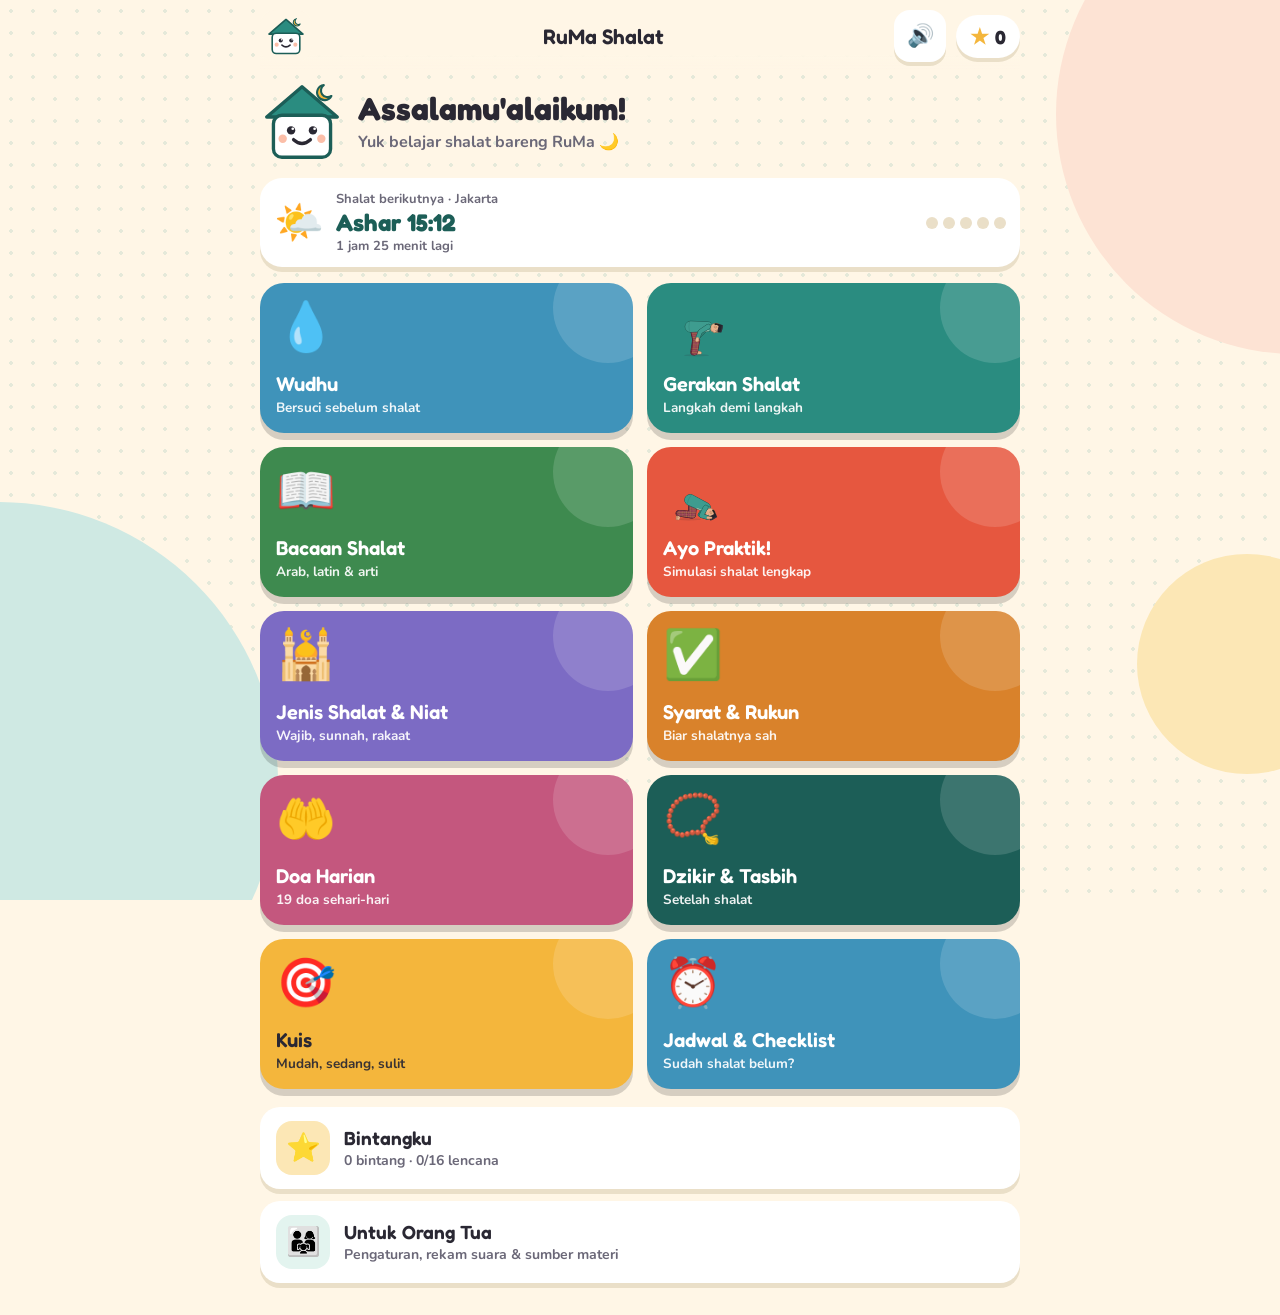
==== public/index.html @ e808a694 "Buat aplikasi RuMa Shalat: panduan shalat lengkap untuk anak Web app (PWA) untuk anak 4-12 tahun ber" ====
<!DOCTYPE html>
<html lang="id">
<head>
<meta charset="utf-8">
<meta name="viewport" content="width=device-width, initial-scale=1, viewport-fit=cover">
<title>RuMa Shalat</title>
<meta name="description" content="Panduan shalat lengkap untuk anak 4–12 tahun: wudhu, gerakan, bacaan, niat, jenis shalat, kuis, dan jadwal shalat. Dari RuMa Digital.">
<meta name="theme-color" content="#2A8C80">
<link rel="manifest" href="manifest.webmanifest">
<link rel="icon" href="icons/icon.svg" type="image/svg+xml">
<link rel="apple-touch-icon" href="icons/icon-192.png">
<meta name="apple-mobile-web-app-capable" content="yes">
<meta name="apple-mobile-web-app-title" content="RuMa Shalat">
<link rel="preconnect" href="https://fonts.googleapis.com">
<link rel="preconnect" href="https://fonts.gstatic.com" crossorigin>
<link rel="stylesheet" href="https://fonts.googleapis.com/css2?family=Fredoka:wght@500;600;700&family=Nunito:wght@600;700;800&family=Noto+Naskh+Arabic:wght@500;700&display=swap">
<link rel="stylesheet" href="css/app.css">
</head>
<body data-route="home">
<div class="bgdeco" aria-hidden="true"><i class="b1"></i><i class="b2"></i><i class="b3"></i></div>
<div id="app">
  <header class="top">
    <img id="logo" class="logo" src="icons/icon.svg" alt="RuMa Shalat" width="52" height="52">
    <button class="iconbtn" id="back" aria-label="Kembali" hidden>⬅</button>
    <h2 id="title">RuMa Shalat</h2>
    <button class="iconbtn" id="mute" aria-label="Suara">🔊</button>
    <button class="stars" aria-label="Bintangku"><span class="s">★</span><span id="starCount">0</span></button>
  </header>
  <main id="view"></main>
</div>
<div class="confetti" id="confetti"></div>
<noscript><p style="padding:20px">RuMa Shalat membutuhkan JavaScript.</p></noscript>
<script type="module" src="js/app.js"></script>
</body>
</html>
---- public/css/app.css ----
/* RuMa Shalat — gaya mengikuti keluarga aplikasi RuMa Digital */
:root{
  --bg:#FFF6E6; --paper:#FFFFFF; --ink:#2A2833; --muted:#6B6878; --line:#EADFC8;
  --teal:#2A8C80; --teal-d:#1C5E57; --teal-l:#E3F4EF; --mustard:#F4B63C; --mustard-d:#C98D1C; --coral:#E6573F;
  --sky:#3F93BA; --good:#3BA55C; --purple:#7C6BC4; --pink:#C4577E;
  color-scheme:light;
}
*{box-sizing:border-box}
html,body{min-height:100%}
body{background:var(--bg);color:var(--ink);font-family:Nunito,"Segoe UI",system-ui,sans-serif;font-weight:700;margin:0;padding-inline:16px;
  -webkit-tap-highlight-color:transparent;overflow-x:hidden}
button,select,input{font:inherit;color:inherit}
button{cursor:pointer;touch-action:manipulation;border:0;background:none}
button:disabled{cursor:default;opacity:.35}
:focus-visible{outline:4px solid var(--teal);outline-offset:3px}
[hidden]{display:none!important}
h1,h2,h3{font-family:Fredoka,Nunito,system-ui,sans-serif;font-weight:600;margin:0}
p{margin:0}
.ar{font-family:"Noto Naskh Arabic","Geeza Pro","Traditional Arabic",serif;font-weight:700}
.center{text-align:center;justify-content:center}

/* latar */
.bgdeco{position:fixed;inset:0;z-index:0;pointer-events:none;overflow:hidden;
  background-image:radial-gradient(rgba(42,140,128,.12) 1.6px,transparent 2px);background-size:22px 22px}
.bgdeco i{position:absolute;border-radius:50%}
.bgdeco .b1{width:min(80vw,560px);height:min(80vw,560px);left:-22vw;bottom:-18vh;background:#CFE9E3}
.bgdeco .b2{width:min(70vw,480px);height:min(70vw,480px);right:-20vw;top:-14vh;background:#FDE3D4}
.bgdeco .b3{width:min(34vw,220px);height:min(34vw,220px);right:-6vw;bottom:14vh;background:#FCE7B5}

#app{max-width:760px;margin:0 auto;position:relative;z-index:1;min-height:100vh;display:flex;flex-direction:column}
main{flex:1;padding-block:6px calc(32px + env(safe-area-inset-bottom))}

/* header */
.top{display:flex;align-items:center;gap:10px;padding-block:calc(10px + env(safe-area-inset-top)) 8px;position:sticky;top:0;z-index:4;
  background:linear-gradient(var(--bg) 78%,rgba(255,246,230,0))}
.top h2{flex:1;font-size:21px;text-align:center;white-space:nowrap;overflow:hidden;text-overflow:ellipsis}
.logo{width:52px;height:52px;flex:none;border-radius:16px}
.iconbtn{width:52px;height:52px;flex:none;border-radius:16px;background:var(--paper);box-shadow:0 4px 0 var(--line);font-size:22px;display:grid;place-items:center}
.iconbtn:active{transform:translateY(3px);box-shadow:0 1px 0 var(--line)}
.stars{flex:none;display:flex;align-items:center;gap:6px;background:var(--paper);border-radius:999px;padding:9px 14px;box-shadow:0 4px 0 var(--line);
  font-family:Fredoka,sans-serif;font-weight:700;font-size:19px;font-variant-numeric:tabular-nums}
.stars .s{color:var(--mustard);font-size:21px}
.stars.bump{animation:pop .45s}

/* tombol umum */
.pill{border-radius:14px;padding:11px 16px;font-family:Fredoka,sans-serif;font-weight:600;font-size:16px;color:#fff;box-shadow:0 4px 0 rgba(0,0,0,.18)}
.pill:active,.bigbtn:active,.say:active{transform:translateY(3px);box-shadow:0 1px 0 rgba(0,0,0,.18)}
.bigbtn{display:block;width:100%;margin-top:16px;border-radius:20px;padding:16px;background:var(--teal);color:#fff;font-family:Fredoka,sans-serif;font-weight:600;font-size:20px;box-shadow:0 5px 0 var(--teal-d)}
.bigbtn.soft{background:var(--paper);color:var(--teal-d);box-shadow:0 5px 0 var(--line)}
.bigbtn.danger{background:#FBE1DC;color:#B23E2A;box-shadow:0 5px 0 #F0B7AC;font-size:16px}
.round{width:56px;height:56px;border-radius:50%;background:var(--paper);box-shadow:0 4px 0 var(--line);font-size:22px;display:grid;place-items:center;flex:none}
.round.go{background:var(--teal);color:#fff;box-shadow:0 4px 0 var(--teal-d)}
.round.big{width:72px;height:72px;font-size:30px;background:var(--coral);color:#fff;box-shadow:0 5px 0 #A93D2B}
.round.big.on{background:var(--mustard);color:var(--ink);box-shadow:0 5px 0 var(--mustard-d)}
.round:active{transform:translateY(3px);box-shadow:0 1px 0 var(--line)}
.row{display:flex;gap:12px;justify-content:center;flex-wrap:wrap;margin-top:14px}
.badge{display:inline-flex;align-items:center;gap:4px;border-radius:999px;padding:4px 10px;font-size:13px;font-weight:800;background:var(--mustard);color:var(--ink);white-space:nowrap}
.badge.soft{background:var(--teal-l);color:var(--teal-d)}
.badge.red{background:#FBE1DC;color:#B23E2A}
.badge.big{font-size:15px;padding:6px 12px;background:var(--coral);color:#fff}

/* beranda */
.hello{display:flex;align-items:center;gap:14px;margin-block:4px 14px}
.hello svg{width:84px;height:84px;flex:none}
.hello h1{font-weight:700;font-size:clamp(23px,6vw,32px);line-height:1.12;text-wrap:balance}
.hello p{color:var(--muted);font-size:16px;margin-top:4px}
.nextcard{width:100%;display:flex;align-items:center;gap:12px;background:var(--paper);border-radius:22px;padding:12px 14px;box-shadow:0 5px 0 var(--line);text-align:left;margin-bottom:16px}
.nx-ic{font-size:40px;flex:none}
.nx-tx{flex:1;display:flex;flex-direction:column}
.nx-tx small{color:var(--muted);font-size:13px}
.nx-tx b{font-family:Fredoka,sans-serif;font-size:24px;font-weight:700;color:var(--teal-d);font-variant-numeric:tabular-nums}
.nx-dots{display:flex;gap:5px}
.nx-dots i{width:12px;height:12px;border-radius:50%;background:var(--line)}
.nx-dots i.on{background:var(--good)}
.mods{display:grid;grid-template-columns:repeat(2,1fr);gap:14px}
.mod{border-radius:24px;padding:16px;min-height:150px;text-align:left;display:flex;flex-direction:column;justify-content:space-between;gap:8px;
  box-shadow:0 7px 0 rgba(0,0,0,.16);position:relative;overflow:hidden}
.mod:active{transform:translateY(5px);box-shadow:0 2px 0 rgba(0,0,0,.16)}
.mod .glyph{font-size:48px;line-height:1;height:56px;display:flex;align-items:center}
.mod b{display:block;font-family:Fredoka,sans-serif;font-weight:600;font-size:20px;line-height:1.15}
.mod small{display:block;font-size:13.5px;opacity:.92;margin-top:2px}
.mod::after{content:"";position:absolute;right:-30px;top:-30px;width:110px;height:110px;border-radius:50%;background:rgba(255,255,255,.14)}
.fig.mini{width:76px;height:64px}
.homefoot{display:grid;gap:12px;margin-top:18px}
.modes{display:grid;gap:12px}
.modebtn{width:100%;background:var(--paper);border-radius:20px;padding:14px 16px;display:flex;align-items:center;gap:14px;box-shadow:0 5px 0 var(--line);text-align:left}
.modebtn:active{transform:translateY(4px);box-shadow:0 1px 0 var(--line)}
.modebtn .ic{width:54px;height:54px;border-radius:16px;display:grid;place-items:center;font-size:28px;flex:none}
.modebtn>span:nth-child(2){flex:1}
.modebtn b{font-family:Fredoka,sans-serif;font-weight:600;font-size:19px;display:block}
.modebtn small{color:var(--muted);font-size:14px}
.best{display:flex;gap:2px;font-size:20px;color:var(--line)}
.best i{font-style:normal}.best i.on{color:var(--mustard)}
.best.num{font-family:Fredoka,sans-serif;font-weight:700;color:var(--purple);font-size:24px}

/* banner, tab, seksi */
.banner{border-radius:24px;padding:16px 18px;display:flex;align-items:center;gap:14px;margin-bottom:14px;box-shadow:0 6px 0 rgba(0,0,0,.14)}
.banner .glyph{font-size:52px;line-height:1;width:76px;flex:none;display:grid;place-items:center}
.banner b{font-family:Fredoka,sans-serif;font-weight:700;font-size:24px;display:block;line-height:1.15}
.banner span{opacity:.92}
.tabs{display:flex;flex-wrap:wrap;gap:8px;padding:2px 2px 8px;margin-bottom:8px}
.tabs::-webkit-scrollbar{display:none}
.tabs button{flex:none;border-radius:14px;padding:10px 15px;font-family:Fredoka,sans-serif;font-weight:600;font-size:16px;background:var(--paper);box-shadow:0 4px 0 var(--line)}
.tabs button[aria-selected=true]{background:var(--teal);color:#fff;box-shadow:0 4px 0 var(--teal-d)}
.seg{display:flex;gap:8px;justify-content:center;margin-bottom:12px}
.seg button{border-radius:14px;padding:10px 16px;font-family:Fredoka,sans-serif;font-weight:600;font-size:16px;background:var(--paper);box-shadow:0 4px 0 var(--line)}
.seg button[aria-pressed=true]{background:var(--pink);color:#fff;box-shadow:0 4px 0 #97405F}
.sec{font-size:20px;margin:22px 2px 10px}
.lead{font-size:16.5px;margin:6px 2px 12px;line-height:1.5}
.hint{color:var(--muted);font-size:14px;line-height:1.5;margin:6px 2px}
.note{background:#FFF3D6;border-radius:14px;padding:10px 12px;font-size:14.5px;line-height:1.5;margin-top:10px;color:#6B4E10}
.items{list-style:none;margin:0;padding:0;display:grid;gap:10px;counter-reset:n}
.items li{background:var(--paper);border-radius:18px;padding:12px 14px;display:flex;gap:12px;align-items:center;box-shadow:0 4px 0 var(--line);counter-increment:n;position:relative}
.items:not(.plain) li::before{content:counter(n);position:absolute;left:-6px;top:-6px;width:24px;height:24px;border-radius:50%;background:var(--teal);color:#fff;font-size:13px;display:grid;place-items:center;font-family:Fredoka,sans-serif}
.items .ic{font-size:30px;width:42px;text-align:center;flex:none}
.items b{display:block;font-size:16.5px;line-height:1.3}
.items small{display:block;color:var(--muted);font-size:14px;line-height:1.45;margin-top:2px}
.bullets{margin:4px 0 0;padding-left:22px;line-height:1.7}
.stage{background:var(--paper);border-radius:26px;padding:18px;box-shadow:0 6px 0 var(--line);margin-bottom:14px;position:relative}
.stage.text{line-height:1.6}
.stage.text p+p{margin-top:8px}
.stage h3{font-size:22px;margin-bottom:6px}

/* kartu bacaan */
.rd{background:var(--paper);border-radius:22px;padding:14px 16px 16px;box-shadow:0 5px 0 var(--line);margin-bottom:14px;transition:box-shadow .2s}
.rd header{display:flex;align-items:center;justify-content:space-between;gap:8px;flex-wrap:wrap}
.rd header b{font-family:Fredoka,sans-serif;font-weight:600;font-size:18px;color:var(--teal-d)}
.rd .ar{font-size:clamp(24px,6.6vw,32px);line-height:2.05;margin:8px 0 4px;color:var(--ink);text-align:right}
.rd .lat{font-style:italic;font-weight:800;font-size:16px;line-height:1.5;color:var(--teal-d);margin-bottom:6px}
.rd .arti{color:var(--muted);font-size:15px;line-height:1.55}
.rd .acts{display:flex;gap:8px;flex-wrap:wrap;margin-top:12px}
.say{border-radius:999px;padding:10px 16px;background:var(--teal);color:#fff;font-family:Fredoka,sans-serif;font-weight:600;font-size:16px;box-shadow:0 4px 0 var(--teal-d)}
.say.alt{background:var(--mustard);color:var(--ink);box-shadow:0 4px 0 var(--mustard-d)}
.say.on{background:var(--coral);color:#fff;box-shadow:0 4px 0 #A93D2B}
.rd.compact .ar{font-size:clamp(22px,6vw,28px)}
.rd.live{box-shadow:0 5px 0 var(--line),0 0 0 4px var(--mustard)}
.ayat{list-style:none;margin:6px 0 0;padding:0}
.ayat li{border-radius:14px;padding:4px 8px;margin-inline:-8px;transition:background .25s}
.ayat li+li{border-top:2px dashed var(--line)}
.ayat li.now{background:#FFF3D6}
.ayn{display:inline-grid;place-items:center;min-width:1.5em;height:1.5em;border-radius:50%;border:2px solid var(--teal);color:var(--teal-d);font-size:.62em;line-height:1;vertical-align:middle}
body.no-lat .lat[data-reveal]:not(.shown),body.no-arti .arti[data-reveal]:not(.shown){color:transparent;background:repeating-linear-gradient(90deg,var(--line) 0 10px,transparent 10px 14px);border-radius:8px;cursor:pointer;user-select:none}
.hafal{display:flex;gap:10px;flex-wrap:wrap}
.hafal label,.switch{display:flex;align-items:center;gap:8px;background:var(--paper);border-radius:14px;padding:10px 14px;box-shadow:0 4px 0 var(--line);cursor:pointer}
.switch{margin-top:14px;line-height:1.4}
input[type=checkbox]{width:22px;height:22px;accent-color:var(--teal);flex:none}
.pick{display:flex;align-items:center;gap:8px;flex-wrap:wrap;font-weight:800}
select,.form input:not([type=range]),.gate{border:2px solid var(--line);border-radius:12px;padding:9px 12px;background:var(--paper);font-weight:700;min-height:44px;max-width:100%}
.pickwrap .pick{margin:0 2px 10px}
.row2{display:grid;grid-template-columns:1fr 1fr;gap:10px}
.row2 .pick{flex-direction:column;align-items:stretch;gap:4px;font-size:14px}
details.more{background:var(--paper);border-radius:18px;box-shadow:0 4px 0 var(--line);margin-bottom:12px}
details.more>summary{padding:14px 16px;font-family:Fredoka,sans-serif;font-weight:600;font-size:17px;cursor:pointer;list-style:none;display:flex;justify-content:space-between;gap:8px}
details.more>summary::after{content:"▾";color:var(--muted)}
details.more[open]>summary::after{content:"▴"}
details.more>.rd{box-shadow:none;margin:0;padding-top:0}

/* wudhu */
.wstage{text-align:center}
.wic{font-size:96px;line-height:1.1;position:relative;display:inline-block;margin:4px 0 8px}
.drops{position:absolute;inset:0;pointer-events:none}
.drops i{position:absolute;top:0;width:12px;height:16px;background:#7FC4E5;border-radius:50% 50% 50% 50%/60% 60% 40% 40%;animation:drip 1.6s infinite ease-in;opacity:0}
.drops i:nth-child(1){left:10%}.drops i:nth-child(2){left:48%;animation-delay:.5s}.drops i:nth-child(3){left:82%;animation-delay:1s}
@keyframes drip{0%{opacity:0;transform:translateY(-10px)}20%{opacity:1}100%{opacity:0;transform:translateY(90px)}}
.tags{display:flex;gap:6px;justify-content:center;margin-bottom:8px}
.wstage p{line-height:1.55;font-size:16.5px}
.wstage .note{text-align:left}
.stepnav{display:flex;align-items:center;justify-content:space-between;gap:10px;margin:4px 0 16px}
.dots{display:flex;gap:5px;flex-wrap:wrap;justify-content:center;flex:1}
.dots i{width:10px;height:10px;border-radius:50%;background:var(--line)}
.dots i.done{background:var(--teal)}.dots i.now{background:var(--mustard);width:22px;border-radius:9px}

/* gerakan & praktik */
.figstage{padding:6px 10px 0;overflow:hidden;background:linear-gradient(#EAF6F3,#fff 70%)}
#fig{max-width:380px;margin:0 auto}
.fig{display:block;width:100%;height:auto}
.qib{position:absolute;right:12px;top:10px;font-size:13px;font-weight:800;color:var(--teal-d);background:var(--teal-l);border-radius:999px;padding:4px 10px}
.gcap{text-align:center;margin-bottom:6px}
.gcap small{color:var(--muted)}
.gcap h3{font-size:26px;margin:2px 0 6px}
.gcap p{line-height:1.55;font-size:16px}
.gcap .note{text-align:left}
.pgrid{display:grid;grid-template-columns:repeat(3,1fr);gap:10px}
.pbtn{background:var(--paper);border-radius:18px;padding:12px 6px;box-shadow:0 4px 0 var(--line);display:flex;flex-direction:column;align-items:center;gap:2px}
.pbtn span{font-size:32px}.pbtn b{font-family:Fredoka,sans-serif;font-weight:600;font-size:16px;text-align:center;line-height:1.15}
.pbtn small{color:var(--muted);font-size:12.5px}
.pbtn[aria-pressed=true]{background:var(--coral);color:#fff;box-shadow:0 4px 0 #A93D2B}
.pbtn[aria-pressed=true] small{color:#fff}
.ptop{display:flex;align-items:center;gap:10px;margin-bottom:10px}
.pbar{flex:1;height:10px;border-radius:9px;background:var(--line);overflow:hidden}
.pbar i{display:block;height:100%;width:0;background:var(--teal);border-radius:9px;transition:width .4s}
.pcount{font-size:13px;color:var(--muted);font-variant-numeric:tabular-nums}
.pcap{text-align:center;margin:4px 0 8px}
.pcap h3{font-size:24px}
.pctl{display:flex;justify-content:center;align-items:center;gap:18px;margin-bottom:14px}

/* jenis shalat */
.sum17{display:flex;align-items:center;justify-content:center;gap:4px;flex-wrap:wrap;background:var(--paper);border-radius:20px;padding:12px;box-shadow:0 5px 0 var(--line);margin-bottom:14px}
.sum17 span{display:flex;flex-direction:column;align-items:center;min-width:48px}
.sum17 i{font-style:normal;font-size:22px}.sum17 b{font-family:Fredoka,sans-serif;font-size:24px;color:var(--teal-d);line-height:1}.sum17 small{font-size:11.5px;color:var(--muted)}
.sum17 em{font-style:normal;font-family:Fredoka,sans-serif;font-size:20px;color:var(--muted)}
.sum17 .tot{background:var(--teal);border-radius:14px;padding:6px 10px}.sum17 .tot b,.sum17 .tot small{color:#fff}
details.pr{background:var(--paper);border-radius:20px;box-shadow:0 5px 0 var(--line);margin-bottom:12px}
details.pr>summary{list-style:none;display:flex;align-items:center;gap:12px;padding:12px 14px;cursor:pointer}
details.pr>summary::-webkit-details-marker{display:none}
.pic{font-size:36px;flex:none}
.pt{flex:1}.pt b{font-family:Fredoka,sans-serif;font-weight:600;font-size:20px;display:block}.pt small{color:var(--muted);font-size:13px}
.rk{display:flex;flex-direction:column;align-items:center;min-width:64px;background:var(--teal-l);border-radius:14px;padding:6px 8px}
.rk b{font-family:Fredoka,sans-serif;font-size:22px;color:var(--teal-d);line-height:1}.rk small{font-size:11.5px;color:var(--teal-d)}
.rkdots{color:var(--teal);font-size:10px;letter-spacing:1px}
.prb{padding:0 14px 14px;line-height:1.55}
.prb>p{margin-top:8px}
.prb .rd{box-shadow:none;border:2px solid var(--line);margin:12px 0 0}

/* doa */
.dgrid{display:grid;grid-template-columns:repeat(auto-fill,minmax(104px,1fr));gap:10px}
.dtile{aspect-ratio:1;background:var(--paper);border-radius:20px;box-shadow:0 4px 0 var(--line);display:flex;flex-direction:column;align-items:center;justify-content:center;gap:6px;padding:6px;position:relative}
.dtile span{font-size:40px;line-height:1}.dtile small{font-family:Fredoka,sans-serif;font-weight:600;font-size:13.5px;text-align:center;line-height:1.15}
.dtile.seen::after{content:"✓";position:absolute;top:6px;right:8px;color:var(--good);font-size:14px}
.dtile:active{transform:translateY(3px);box-shadow:0 1px 0 var(--line)}
.doahead{display:flex;align-items:center;gap:12px;margin:2px 2px 12px}
.doahead span{font-size:54px}.doahead small{color:var(--muted)}.doahead h3{font-size:24px}

/* tasbih */
.tphase{display:flex;gap:6px;justify-content:center;flex-wrap:wrap;margin:6px 0 14px}
.tphase span{border-radius:999px;padding:5px 11px;font-size:13px;background:var(--paper);box-shadow:0 3px 0 var(--line)}
.tphase .now{background:var(--teal);color:#fff;box-shadow:0 3px 0 var(--teal-d)}.tphase .done{background:var(--teal-l);color:var(--teal-d)}
.tasbih{display:block;position:relative;width:min(78vw,300px);aspect-ratio:1;margin:0 auto;border-radius:50%;background:var(--paper);box-shadow:0 8px 0 var(--line)}
.tasbih:active{transform:translateY(4px) scale(.99);box-shadow:0 3px 0 var(--line)}
.tasbih svg{position:absolute;inset:6px;width:calc(100% - 12px);height:calc(100% - 12px)}
.tasbih svg circle:last-child{transition:stroke-dasharray .2s}
.tin{position:absolute;inset:0;display:flex;flex-direction:column;align-items:center;justify-content:center}
.tin .ar{font-size:clamp(26px,8vw,36px);color:var(--teal-d);line-height:1.4}
.tin b{font-family:Fredoka,sans-serif;font-size:clamp(56px,17vw,80px);line-height:1;font-variant-numeric:tabular-nums}
.tin small{color:var(--muted)}
.tlat{text-align:center;font-style:italic;font-weight:800;font-size:18px;color:var(--teal-d);margin-top:16px}

/* kuis */
.qtop{display:flex;align-items:center;gap:10px;margin-bottom:12px}
.prog{flex:1;display:flex;gap:4px}
.prog i{flex:1;height:8px;border-radius:9px;background:var(--line)}
.prog i.done{background:var(--teal)}.prog i.now{background:var(--mustard)}
.sc{font-family:Fredoka,sans-serif;font-weight:700;color:var(--good);font-variant-numeric:tabular-nums}
.timer{flex:1;height:12px;border-radius:9px;background:var(--line);overflow:hidden}
.timer i{display:block;height:100%;width:100%;background:var(--purple);transition:width 1s linear}
.ask{background:var(--paper);border-radius:26px;padding:16px;text-align:center;box-shadow:0 6px 0 var(--line);margin-bottom:14px;position:relative}
.sayq{position:absolute;right:10px;top:10px;width:42px;height:42px;border-radius:50%;background:var(--teal-l);font-size:20px}
.qtext{font-family:Fredoka,sans-serif;font-weight:600;font-size:clamp(21px,5.6vw,27px);line-height:1.25;text-wrap:balance;padding-inline:36px}
.qfig{max-width:240px;margin:0 auto 4px}
.qar{font-size:clamp(26px,7vw,34px);line-height:1.9;margin-top:8px;color:var(--teal-d);text-align:center}
.opts{display:grid;gap:12px}
.opts.list{grid-template-columns:1fr}
.opts.nums,.opts.figs{grid-template-columns:repeat(3,1fr)}
.opts.bigs{grid-template-columns:1fr}
.opt{background:var(--paper);border-radius:20px;min-height:62px;box-shadow:0 5px 0 var(--line);display:flex;align-items:center;justify-content:center;padding:12px 14px;
  font-family:Fredoka,sans-serif;font-weight:600;font-size:18px;line-height:1.25;text-align:center}
.opts.nums .opt{font-size:44px;min-height:96px;color:var(--teal-d)}
.opts.bigs .opt{font-size:21px;min-height:70px}
.opts.figs .opt{padding:6px}
.ofig{display:block;width:100%}
.opt:active{transform:translateY(4px);box-shadow:0 1px 0 var(--line)}
.opt.right{background:#DDF3E3;box-shadow:0 5px 0 #9FD6B0;animation:pop .45s}
.opt.wrong{background:#FBE1DC;box-shadow:0 5px 0 #F0B7AC;animation:shake .4s}
.opt.reveal{outline:4px solid var(--good);outline-offset:-4px}
.slots{list-style:none;margin:0 0 12px;padding:0;display:grid;gap:8px}
.slots li{display:flex;align-items:center;gap:10px;border:3px dashed var(--line);border-radius:16px;padding:8px 12px;min-height:52px;background:rgba(255,255,255,.6)}
.slots li i{font-style:normal;width:28px;height:28px;border-radius:50%;background:var(--line);display:grid;place-items:center;font-family:Fredoka,sans-serif;flex:none}
.slots li.full{border-style:solid;border-color:var(--teal);background:var(--paper)}
.slots li.right{border-color:var(--good);background:#DDF3E3}.slots li.wrong{border-color:var(--coral);background:#FBE1DC}
.chips{display:flex;flex-wrap:wrap;gap:10px;justify-content:center}
.chip{background:var(--paper);border-radius:14px;padding:12px 14px;box-shadow:0 4px 0 var(--line);font-family:Fredoka,sans-serif;font-weight:600;font-size:16.5px}
.chip:disabled{opacity:.25}
.fb{border-radius:20px;padding:14px 16px;margin-top:14px;line-height:1.5;animation:pop .35s}
.fb.ok{background:#DDF3E3;color:#23703B}.fb.no{background:#FFF3D6;color:#6B4E10}
.fb>b{font-family:Fredoka,sans-serif;font-size:21px}
.fb p{margin-top:4px}
.fb .bigbtn{margin-top:12px}
.end{background:var(--paper);border-radius:28px;padding:24px 18px;text-align:center;box-shadow:0 6px 0 var(--line)}
.end .got{font-size:58px;letter-spacing:6px}
.end .got .off{filter:grayscale(1);opacity:.3}
.end h3{font-weight:700;font-size:30px;margin:8px 0 6px}
.end>p{color:var(--muted);font-size:17px;line-height:1.5}
.end .note{text-align:left}
.endfig{max-width:240px;margin:0 auto}

/* jadwal */
.loc{display:flex;gap:10px;align-items:center;justify-content:space-between;flex-wrap:wrap}
.loc select{flex:1}
.nextbig{display:flex;align-items:center;gap:14px;background:var(--teal);color:#fff;border-radius:24px;padding:16px 18px;box-shadow:0 6px 0 var(--teal-d);margin:10px 0 14px}
.nb-ic{font-size:52px}
.nextbig b{display:block;font-family:Fredoka,sans-serif;font-size:40px;line-height:1.05;font-variant-numeric:tabular-nums}
.nextbig small{opacity:.9}
.times{display:grid;grid-template-columns:repeat(4,1fr);gap:8px;align-items:start}
.tm{background:var(--paper);border-radius:16px;padding:10px 4px;text-align:center;box-shadow:0 4px 0 var(--line);display:flex;flex-direction:column;align-items:center}
.tm span{font-size:22px;line-height:28px;height:28px;display:block}.tm small{font-size:12.5px;color:var(--muted)}
.tm b{font-family:Fredoka,sans-serif;font-size:19px;font-variant-numeric:tabular-nums}
.tm.minor b{color:var(--muted);font-size:16px}
.tm.past{opacity:.6}
.tm.next{background:#FFF3D6;box-shadow:0 4px 0 var(--mustard);opacity:1}
.check{display:grid;grid-template-columns:repeat(5,1fr);gap:8px}
.ck{background:var(--paper);border-radius:18px;padding:12px 2px;box-shadow:0 4px 0 var(--line);display:flex;flex-direction:column;align-items:center;gap:2px}
.ck span{font-size:28px;line-height:34px;height:34px;display:block}.ck b{font-family:Fredoka,sans-serif;font-weight:600;font-size:14px}.ck small{font-size:11.5px;color:var(--muted)}
.ck.on{background:#DDF3E3;box-shadow:0 4px 0 #9FD6B0}.ck.on small{color:#23703B}
.ck:active{transform:translateY(3px);box-shadow:0 1px 0 var(--line)}
.week{background:var(--paper);border-radius:20px;padding:12px 14px;box-shadow:0 5px 0 var(--line)}
.wk{display:grid;grid-template-columns:60px repeat(5,1fr);align-items:center;gap:6px;padding:4px 0}
.wk span{font-size:14px;color:var(--muted)}.wk.today span{color:var(--ink)}
.wk small{text-align:center}
.wk i{justify-self:center;width:20px;height:20px;border-radius:50%;background:var(--line)}
.wk i.on{background:var(--good)}
.streak{margin-top:8px;text-align:center}
.qibla{display:flex;gap:16px;align-items:center;background:var(--paper);border-radius:20px;padding:14px;box-shadow:0 5px 0 var(--line);line-height:1.5}
.compass{position:relative;width:120px;height:120px;flex:none;border-radius:50%;background:radial-gradient(#fff 55%,var(--teal-l) 56%);border:4px solid var(--teal);transition:transform .2s}
.compass .n{position:absolute;top:2px;left:50%;transform:translateX(-50%);font-family:Fredoka,sans-serif;color:var(--coral);font-size:15px}
.needle{position:absolute;left:50%;top:12px;bottom:50%;width:6px;margin-left:-3px;background:var(--teal-d);border-radius:3px;transform-origin:50% 100%}
.needle i{position:absolute;top:-10px;left:50%;transform:translateX(-50%);font-style:normal;font-size:20px}
.qibla b{font-family:Fredoka,sans-serif;font-size:24px;color:var(--teal-d)}
.qibla .pill{margin-top:6px}

/* bintang */
.starhero{display:flex;flex-direction:column;align-items:center;background:var(--mustard);border-radius:28px;padding:18px;box-shadow:0 6px 0 var(--mustard-d)}
.starhero span{font-size:58px;line-height:1}.starhero b{font-family:Fredoka,sans-serif;font-size:52px;line-height:1.1}
.stats{display:flex;gap:8px;flex-wrap:wrap;justify-content:center;margin-top:14px}
.stats span{background:var(--paper);border-radius:999px;padding:8px 14px;box-shadow:0 3px 0 var(--line);font-size:14.5px}
.badges{display:grid;grid-template-columns:repeat(auto-fill,minmax(140px,1fr));gap:10px}
.bd{background:var(--paper);border-radius:20px;padding:12px;text-align:center;box-shadow:0 4px 0 var(--line);display:flex;flex-direction:column;align-items:center;gap:2px}
.bd span{font-size:40px;filter:grayscale(1);opacity:.35}
.bd b{font-family:Fredoka,sans-serif;font-weight:600;font-size:16px}.bd small{color:var(--muted);font-size:12.5px;line-height:1.35}
.bd.on{background:#FFF8E5;box-shadow:0 4px 0 var(--mustard)}.bd.on span{filter:none;opacity:1}

/* orang tua */
.gate{display:block;width:100%;font-size:26px;text-align:center;margin:12px 0 0}
.form{display:grid;gap:14px}
.form label{display:grid;gap:6px}
.lbl{display:block;margin-bottom:6px}
.form input[type=range]{width:100%;accent-color:var(--teal)}
.recg>summary small{color:var(--muted);font-family:Nunito,sans-serif}
.recrow{display:flex;align-items:center;justify-content:space-between;gap:10px;padding:10px 16px;border-top:2px solid #F6EFE1}
.recrow>span:first-child{min-width:0;flex:1}
.recrow b{display:block;font-size:15px}
.recrow small{display:block;color:var(--muted);font-size:17px;white-space:nowrap;overflow:hidden;text-overflow:ellipsis;font-weight:500}
.recrow.has b::after{content:" 🎙️";font-size:13px}
.recbtns{display:flex;gap:6px;flex:none}
.rbtn{width:44px;height:44px;border-radius:12px;background:var(--bg);box-shadow:0 3px 0 var(--line);font-size:16px}
.rbtn.rec{color:var(--coral);font-size:20px}
.rbtn.live{background:var(--coral);color:#fff;animation:pulse 1s infinite}

/* toast & animasi */
.toast{position:fixed;left:50%;bottom:calc(20px + env(safe-area-inset-bottom));transform:translateX(-50%);z-index:9;display:flex;align-items:center;gap:12px;
  background:var(--ink);color:#fff;border-radius:20px;padding:12px 18px;box-shadow:0 10px 30px rgba(0,0,0,.25);max-width:calc(100vw - 32px);animation:up .35s;line-height:1.35}
.toast.out{opacity:0;transform:translate(-50%,20px);transition:.35s}
.tbig{font-size:32px}
.confetti{position:fixed;inset:0;pointer-events:none;overflow:hidden;z-index:8}
.confetti span{position:absolute;top:-20px;width:11px;height:15px;border-radius:3px;animation:fall 1.3s ease-in forwards}
@keyframes fall{to{transform:translateY(110vh) rotate(540deg)}}
@keyframes pop{40%{transform:scale(1.07)}}
@keyframes shake{20%{transform:translateX(-7px)}40%{transform:translateX(7px)}60%{transform:translateX(-4px)}80%{transform:translateX(4px)}}
@keyframes pulse{50%{transform:scale(1.08)}}
@keyframes up{from{opacity:0;transform:translate(-50%,20px)}}
@media (prefers-reduced-motion:reduce){*{animation:none!important;transition:none!important}}
@media (max-width:380px){
  body{padding-inline:12px}
  .mod{min-height:136px;padding:13px}.mod b{font-size:18px}
  .times{grid-template-columns:repeat(4,1fr);gap:6px}.tm b{font-size:16px}
  .pgrid{grid-template-columns:repeat(2,1fr)}
  .check{gap:5px}.ck b{font-size:12.5px}
  .qibla{flex-direction:column;text-align:center}
}
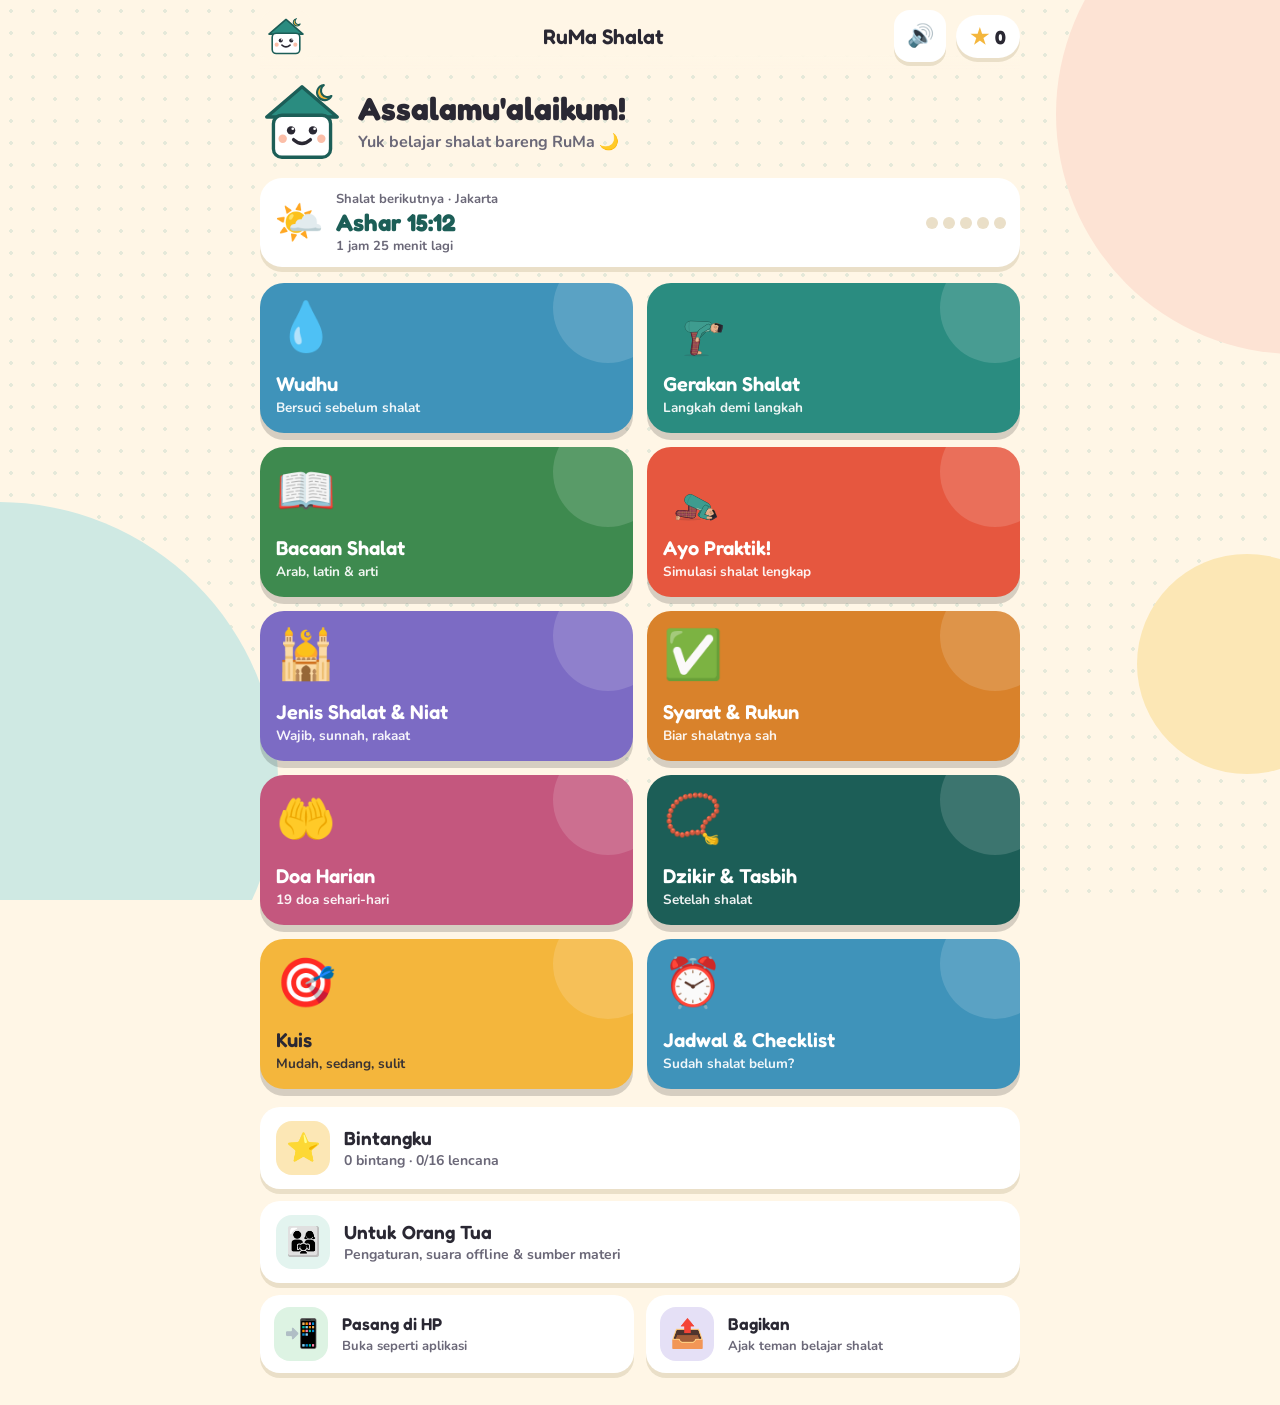
==== commit 4bd6c99e: "Poles aplikasi sebelum promosi - Suara rekaman bisa diputar offline (cache service worker) dan ada  " ====
--- a/public/index.html
+++ b/public/index.html
@@ -6,10 +6,22 @@
 <title>RuMa Shalat</title>
 <meta name="description" content="Panduan shalat lengkap untuk anak 4–12 tahun: wudhu, gerakan, bacaan, niat, jenis shalat, kuis, dan jadwal shalat. Dari RuMa Digital.">
 <meta name="theme-color" content="#2A8C80">
+<meta name="application-name" content="RuMa Shalat">
+<meta property="og:type" content="website">
+<meta property="og:site_name" content="RuMa Digital">
+<meta property="og:title" content="RuMa Shalat · Panduan Shalat Lengkap untuk Anak">
+<meta property="og:description" content="Belajar shalat dengan gambar bergerak dan bacaan bersuara: wudhu, gerakan, bacaan, niat, praktik shalat 5 waktu, kuis, doa harian, dan jadwal shalat. Gratis untuk anak 4–12 tahun.">
+<meta property="og:image" content="icons/og-image.png">
+<meta property="og:image:width" content="1200">
+<meta property="og:image:height" content="630">
+<meta property="og:locale" content="id_ID">
+<meta name="twitter:card" content="summary_large_image">
 <link rel="manifest" href="manifest.webmanifest">
 <link rel="icon" href="icons/icon.svg" type="image/svg+xml">
 <link rel="apple-touch-icon" href="icons/icon-192.png">
 <meta name="apple-mobile-web-app-capable" content="yes">
+<meta name="mobile-web-app-capable" content="yes">
+<meta name="apple-mobile-web-app-status-bar-style" content="default">
 <meta name="apple-mobile-web-app-title" content="RuMa Shalat">
 <link rel="preconnect" href="https://fonts.googleapis.com">
 <link rel="preconnect" href="https://fonts.gstatic.com" crossorigin>
--- a/public/css/app.css
+++ b/public/css/app.css
@@ -346,9 +346,11 @@
 .rbtn.live{background:var(--coral);color:#fff;animation:pulse 1s infinite}
 
 /* toast & animasi */
-.toast{position:fixed;left:50%;bottom:calc(20px + env(safe-area-inset-bottom));transform:translateX(-50%);z-index:9;display:flex;align-items:center;gap:12px;
-  background:var(--ink);color:#fff;border-radius:20px;padding:12px 18px;box-shadow:0 10px 30px rgba(0,0,0,.25);max-width:calc(100vw - 32px);animation:up .35s;line-height:1.35}
-.toast.out{opacity:0;transform:translate(-50%,20px);transition:.35s}
+.toasts{position:fixed;left:0;right:0;bottom:calc(20px + env(safe-area-inset-bottom));z-index:9;display:flex;flex-direction:column;align-items:center;gap:8px;
+  padding-inline:16px;pointer-events:none}
+.toast{display:flex;align-items:center;gap:12px;background:var(--ink);color:#fff;border-radius:20px;padding:12px 18px;box-shadow:0 10px 30px rgba(0,0,0,.25);
+  max-width:min(520px,100%);animation:up .35s;line-height:1.35;pointer-events:auto}
+.toast.out{opacity:0;transform:translateY(20px);transition:.35s}
 .tbig{font-size:32px}
 .confetti{position:fixed;inset:0;pointer-events:none;overflow:hidden;z-index:8}
 .confetti span{position:absolute;top:-20px;width:11px;height:15px;border-radius:3px;animation:fall 1.3s ease-in forwards}
@@ -356,7 +358,7 @@
 @keyframes pop{40%{transform:scale(1.07)}}
 @keyframes shake{20%{transform:translateX(-7px)}40%{transform:translateX(7px)}60%{transform:translateX(-4px)}80%{transform:translateX(4px)}}
 @keyframes pulse{50%{transform:scale(1.08)}}
-@keyframes up{from{opacity:0;transform:translate(-50%,20px)}}
+@keyframes up{from{opacity:0;transform:translateY(20px)}}
 @media (prefers-reduced-motion:reduce){*{animation:none!important;transition:none!important}}
 @media (max-width:380px){
   body{padding-inline:12px}
@@ -366,3 +368,39 @@
   .check{gap:5px}.ck b{font-size:12.5px}
   .qibla{flex-direction:column;text-align:center}
 }
+
+/* studio rekam */
+.sprog{display:flex;align-items:center;gap:10px;margin:4px 2px 10px}
+.sprog span{font-family:Fredoka,sans-serif;font-weight:700;color:var(--purple);font-variant-numeric:tabular-nums}
+.sprog .pbar i{background:var(--purple)}
+.studio{min-height:220px;text-align:center}
+.shead{display:flex;justify-content:space-between;align-items:center;gap:8px;margin-bottom:8px;text-align:left}
+.shead small{color:var(--muted)}
+.studio h3{font-size:20px;color:var(--teal-d)}
+.sar{font-size:clamp(28px,7.6vw,38px);line-height:2.05;margin:10px 0 4px;color:var(--ink)}
+.studio .lat{font-style:italic;font-weight:800;font-size:16px;color:var(--teal-d);line-height:1.5}
+.sq{font-family:Fredoka,sans-serif;font-weight:600;font-size:clamp(24px,6.4vw,30px);line-height:1.3;margin:10px 0;text-wrap:balance}
+.studio .note{text-align:left}
+.sctl{display:flex;justify-content:center;align-items:center;gap:22px;margin:4px 0 10px}
+.recbig{width:92px;height:92px;border-radius:50%;background:var(--coral);color:#fff;font-size:40px;box-shadow:0 6px 0 #A93D2B;display:grid;place-items:center}
+.recbig:active{transform:translateY(4px);box-shadow:0 2px 0 #A93D2B}
+.recbig.live{background:#B23E2A;animation:pulse 1s infinite;font-size:34px}
+.meter{height:10px;border-radius:9px;background:var(--line);overflow:hidden;max-width:320px;margin:0 auto}
+.meter i{display:block;height:100%;width:0;background:linear-gradient(90deg,var(--good),var(--mustard),var(--coral));transition:width .08s}
+.pill:disabled{opacity:.35}
+.slist{display:grid;gap:4px;padding:0 10px 12px;max-height:340px;overflow-y:auto}
+.sli{text-align:left;padding:8px 10px;border-radius:12px;font-size:14.5px;line-height:1.35}
+.sli.now{background:#E5E0F6}
+.sno{font-family:Fredoka,sans-serif;color:var(--purple);font-size:15px;margin-right:4px}
+
+/* pasang & bagikan, simpan offline, pesan error */
+.promo{display:grid;grid-template-columns:repeat(2,1fr);gap:12px;margin-top:12px}
+.promo .modebtn{padding:12px 14px}
+.promo .modebtn b{font-size:17px}
+.promo .modebtn small{font-size:13px}
+@media (max-width:480px){.promo{grid-template-columns:1fr}}
+.offline{display:flex;align-items:center;gap:12px;flex-wrap:wrap}
+.offline .pbar{min-width:140px}
+.oops{text-align:center}
+.oops .got{font-size:56px}
+.promo > :only-child{grid-column:1/-1}
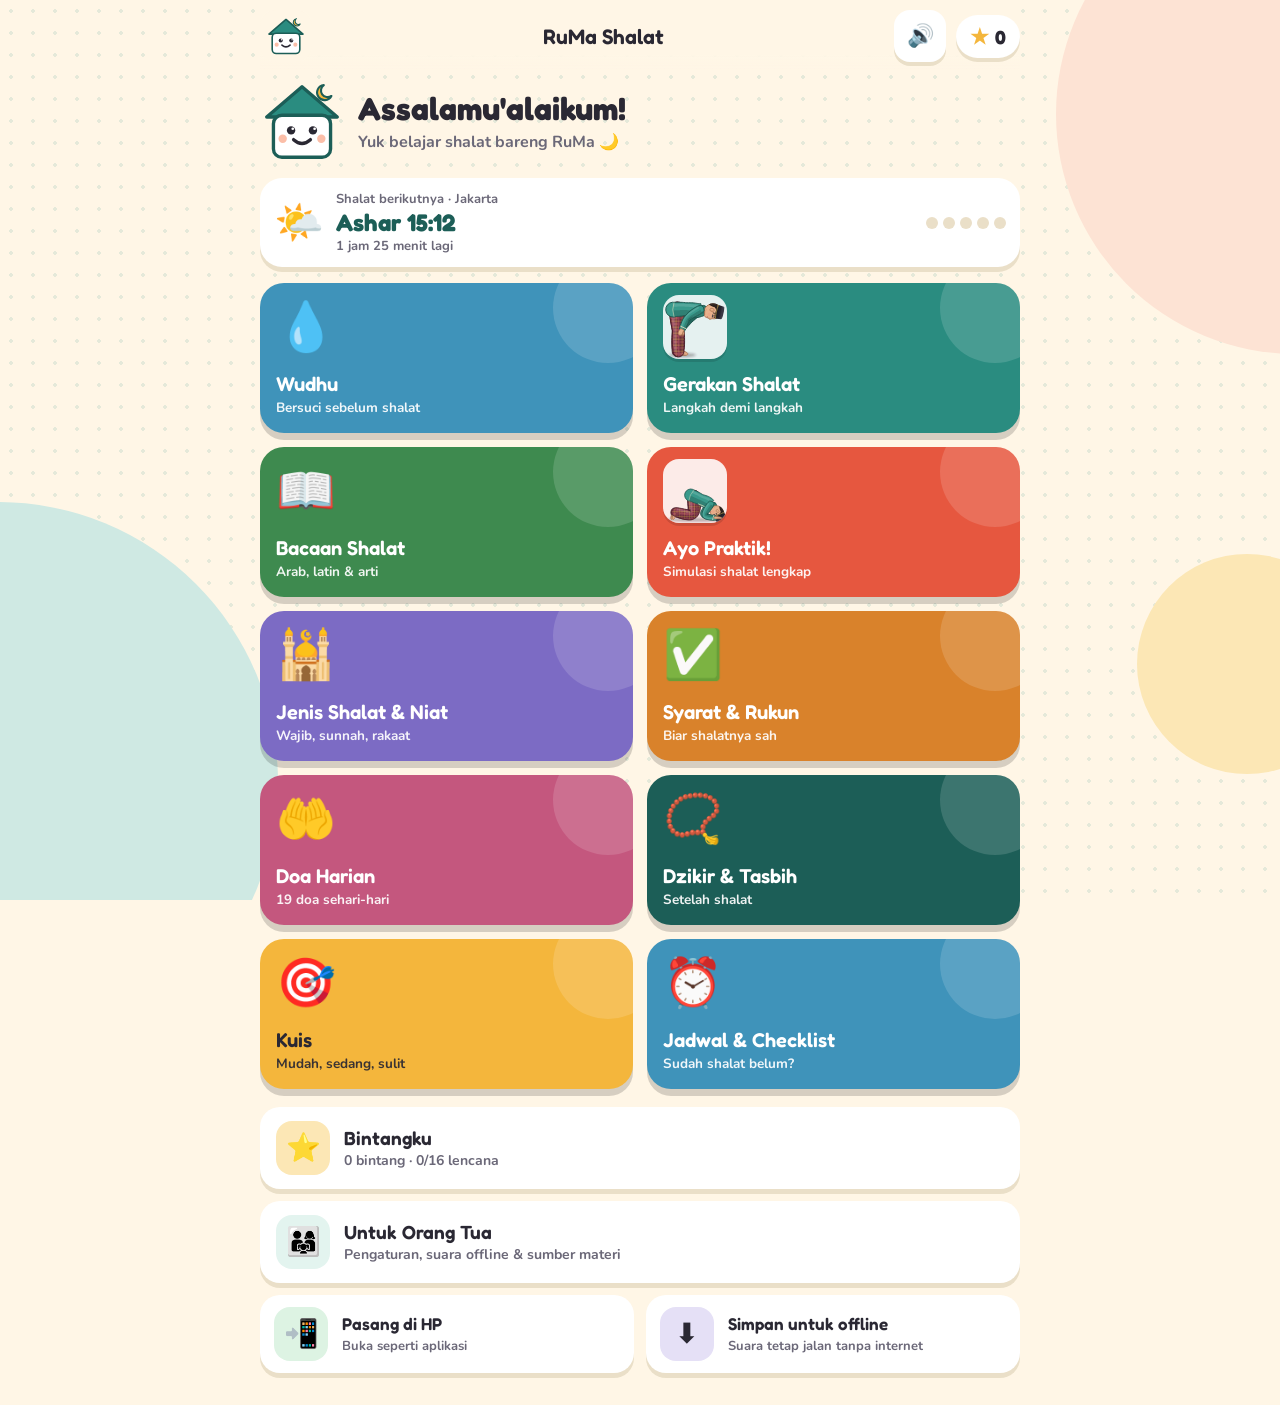
==== commit 669d3da4: "Siapkan untuk alamat rumasholat.ruumadigital.workers.dev - Nama Worker di wrangler.jsonc disamakan d" ====
--- a/public/index.html
+++ b/public/index.html
@@ -11,11 +11,14 @@
 <meta property="og:site_name" content="RuMa Digital">
 <meta property="og:title" content="RuMa Shalat · Panduan Shalat Lengkap untuk Anak">
 <meta property="og:description" content="Belajar shalat dengan gambar bergerak dan bacaan bersuara: wudhu, gerakan, bacaan, niat, praktik shalat 5 waktu, kuis, doa harian, dan jadwal shalat. Gratis untuk anak 4–12 tahun.">
-<meta property="og:image" content="icons/og-image.png">
+<meta property="og:url" content="https://rumasholat.ruumadigital.workers.dev/">
+<meta property="og:image" content="https://rumasholat.ruumadigital.workers.dev/icons/og-image.png">
 <meta property="og:image:width" content="1200">
 <meta property="og:image:height" content="630">
 <meta property="og:locale" content="id_ID">
 <meta name="twitter:card" content="summary_large_image">
+<meta name="twitter:image" content="https://rumasholat.ruumadigital.workers.dev/icons/og-image.png">
+<link rel="canonical" href="https://rumasholat.ruumadigital.workers.dev/">
 <link rel="manifest" href="manifest.webmanifest">
 <link rel="icon" href="icons/icon.svg" type="image/svg+xml">
 <link rel="apple-touch-icon" href="icons/icon-192.png">
--- a/public/css/app.css
+++ b/public/css/app.css
@@ -80,7 +80,7 @@
 .mod b{display:block;font-family:Fredoka,sans-serif;font-weight:600;font-size:20px;line-height:1.15}
 .mod small{display:block;font-size:13.5px;opacity:.92;margin-top:2px}
 .mod::after{content:"";position:absolute;right:-30px;top:-30px;width:110px;height:110px;border-radius:50%;background:rgba(255,255,255,.14)}
-.fig.mini{width:76px;height:64px}
+.fig.mini{width:64px;height:64px;background:rgba(255,255,255,.88);border-radius:16px;box-shadow:0 3px 0 rgba(0,0,0,.12)}
 .homefoot{display:grid;gap:12px;margin-top:18px}
 .modes{display:grid;gap:12px}
 .modebtn{width:100%;background:var(--paper);border-radius:20px;padding:14px 16px;display:flex;align-items:center;gap:14px;box-shadow:0 5px 0 var(--line);text-align:left}
@@ -394,13 +394,10 @@
 .sno{font-family:Fredoka,sans-serif;color:var(--purple);font-size:15px;margin-right:4px}
 
 /* pasang & bagikan, simpan offline, pesan error */
-.promo{display:grid;grid-template-columns:repeat(2,1fr);gap:12px;margin-top:12px}
+.promo{display:grid;grid-template-columns:repeat(auto-fit,minmax(260px,1fr));gap:12px;margin-top:12px}
 .promo .modebtn{padding:12px 14px}
 .promo .modebtn b{font-size:17px}
 .promo .modebtn small{font-size:13px}
-@media (max-width:480px){.promo{grid-template-columns:1fr}}
 .offline{display:flex;align-items:center;gap:12px;flex-wrap:wrap}
-.offline .pbar{min-width:140px}
 .oops{text-align:center}
 .oops .got{font-size:56px}
-.promo > :only-child{grid-column:1/-1}
